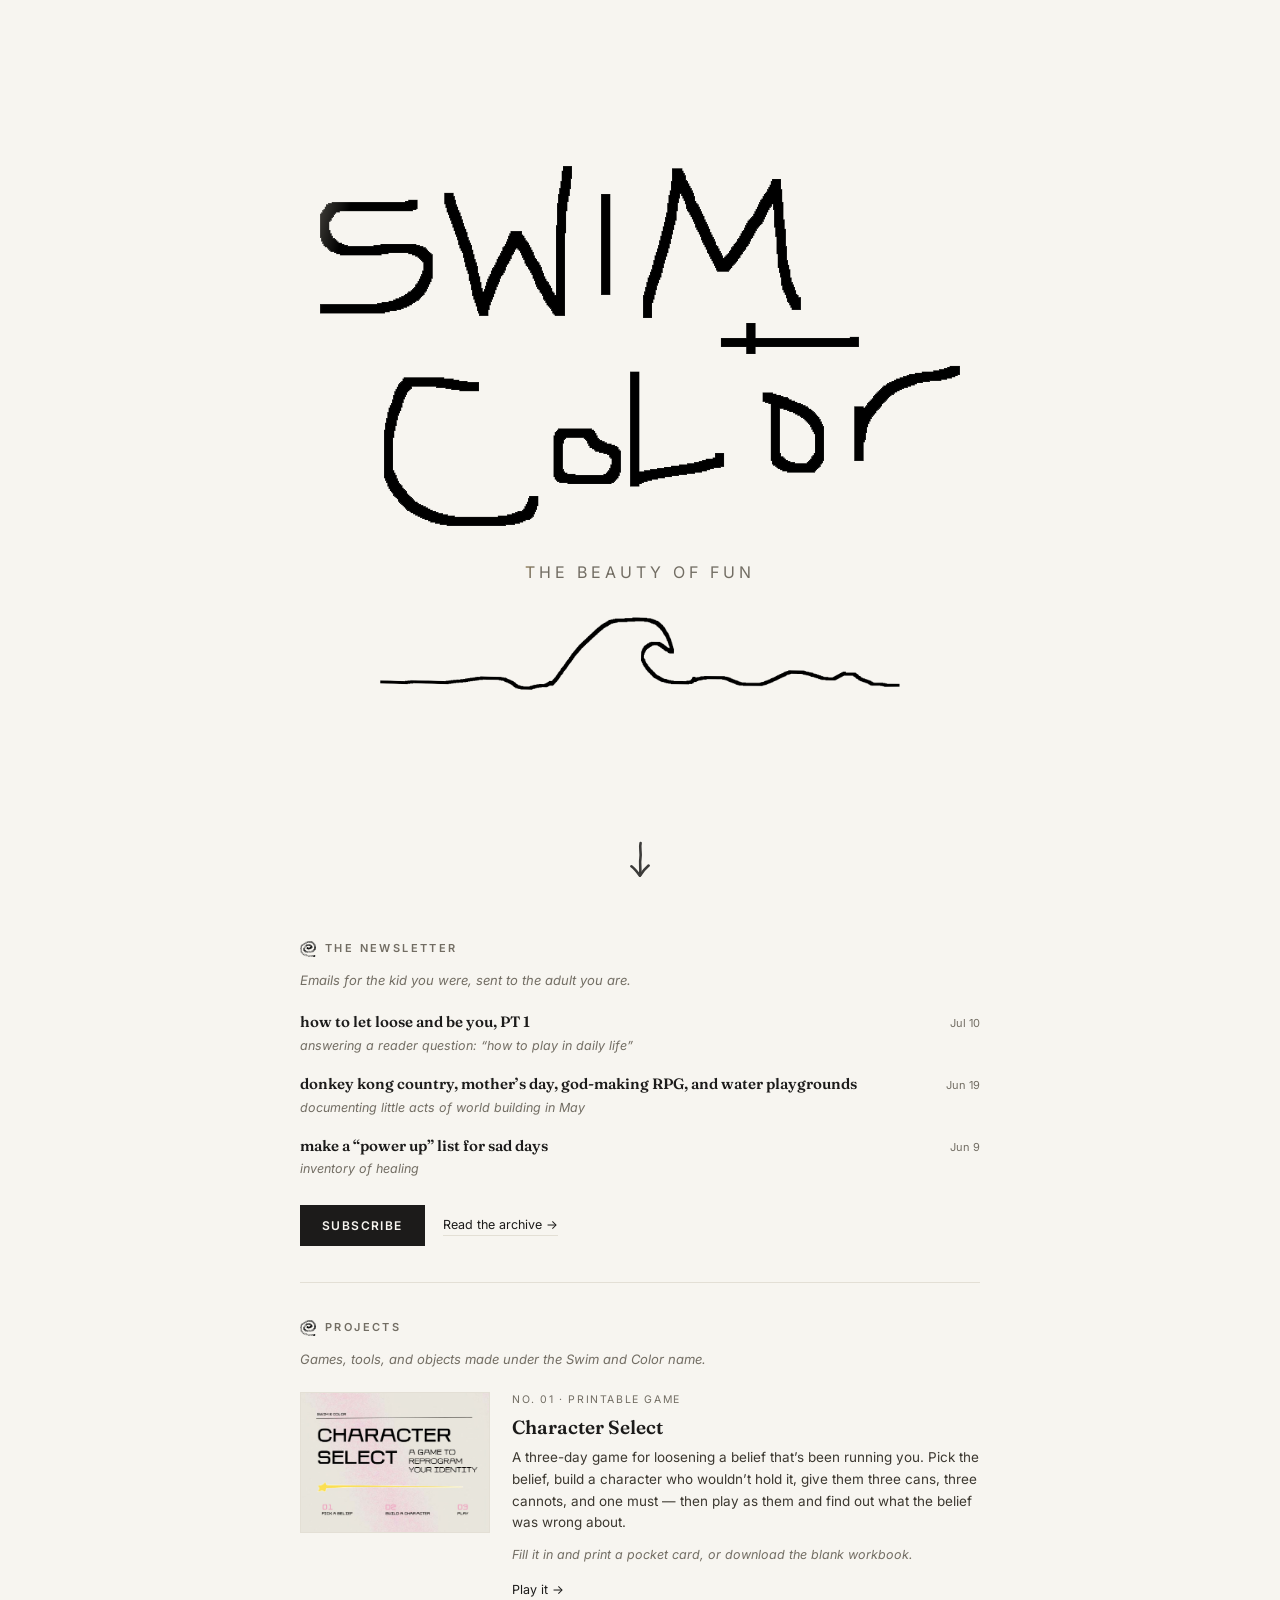
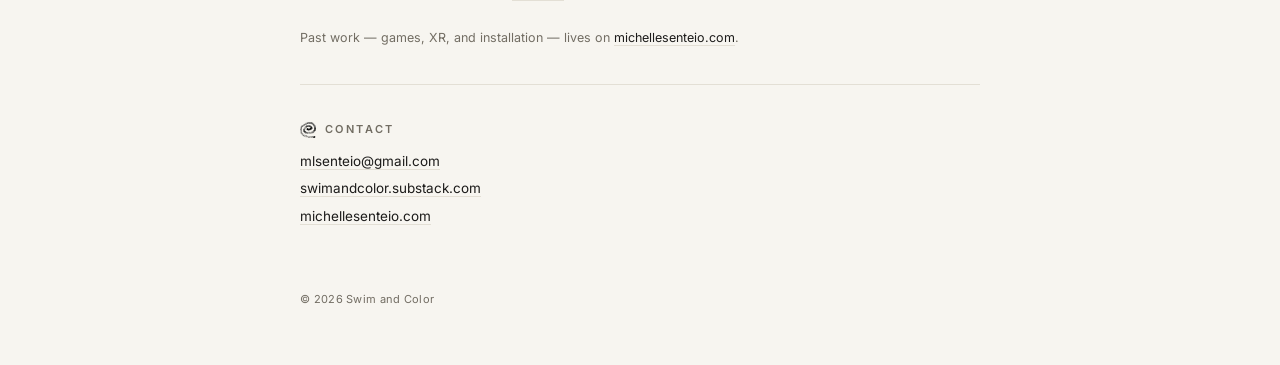
==== index.html @ d04615cf "Version CSS and JS links so updates never pair with stale files GitHub Pages caches everything for 1" ====
<!doctype html>
<html lang="en">
<head>
<meta charset="utf-8">
<meta name="viewport" content="width=device-width, initial-scale=1">
<title>Swim and Color — the beauty of fun</title>
<meta name="description" content="Swim and Color puts play first — games, writing, and things we haven’t thought of yet. By Michelle Senteio.">
<link rel="canonical" href="https://swimandcolor.com/">

<link rel="icon" type="image/png" sizes="32x32" href="images/favicon-32.png">
<link rel="icon" type="image/png" sizes="512x512" href="images/favicon-512.png">
<link rel="apple-touch-icon" href="images/apple-touch-icon.png">

<meta property="og:type" content="website">
<meta property="og:site_name" content="Swim and Color">
<meta property="og:title" content="Swim and Color">
<meta property="og:description" content="Swim and Color puts play first — games, writing, and things we haven’t thought of yet.">
<meta property="og:url" content="https://swimandcolor.com/">
<meta property="og:image" content="https://swimandcolor.com/images/og-image.jpg">

<meta name="twitter:card" content="summary_large_image">
<meta name="twitter:title" content="Swim and Color">
<meta name="twitter:description" content="Swim and Color puts play first — games, writing, and things we haven’t thought of yet.">
<meta name="twitter:image" content="https://swimandcolor.com/images/og-image.jpg">

<link rel="preconnect" href="https://fonts.googleapis.com">
<link rel="preconnect" href="https://fonts.gstatic.com" crossorigin>
<link href="https://fonts.googleapis.com/css2?family=Fraunces:opsz,wght@9..144,400;9..144,500;9..144,600&family=Inter:wght@400;500;600&display=swap" rel="stylesheet">
<link rel="stylesheet" href="styles.css?v=b58ce877">

<script type="application/ld+json">
{
  "@context": "https://schema.org",
  "@type": "WebSite",
  "name": "Swim and Color",
  "url": "https://swimandcolor.com/",
  "description": "Swim and Color puts play first \u2014 games, writing, and things we haven\u2019t thought of yet.",
  "author": {
    "@type": "Person",
    "name": "Michelle Senteio",
    "url": "https://www.michellesenteio.com/"
  }
}
</script>
</head>
<body>

  <div class="container">

    <header class="hero">
      <h1 class="hero-mark" data-glint>
        <img src="images/swim-color-wordmark.png" alt="Swim and Color">
        <span class="glint glint-mark" aria-hidden="true"></span>
      </h1>
      <p class="hero-tag" data-glint>The beauty of fun</p>
      <div class="hero-wave" data-glint aria-hidden="true">
        <img src="images/swim-color-wave.png" alt="">
        <span class="glint glint-wave"></span>
      </div>
      <a class="hero-arrow" href="#newsletter" aria-label="Scroll down">
        <svg viewBox="0 0 24 38" aria-hidden="true" fill="none" stroke="currentColor" stroke-width="2.6" stroke-linecap="round" stroke-linejoin="round">
          <path d="M12.6 2c-1.3 5.2.9 10.1-.2 15.4-.9 4.6.6 9.7-.3 17"/>
          <path d="M3.4 25.3c3.3 2.5 5.6 5.4 8.5 9.4 2.6-3.9 5.1-7 8.7-10.1"/>
        </svg>
      </a>
    </header>

    <main>

      <section class="section" id="newsletter">
        <h2><img class="section-icon" src="images/swim-color-spiral.png" alt="" aria-hidden="true">The Newsletter</h2>
        <p class="section-intro">Emails for the kid you were, sent to the adult you are.</p>

        <ul class="post-list">
          <li>
            <a href="https://swimandcolor.substack.com/p/how-to-let-loose-and-be-you-pt-1" target="_blank" rel="noopener">
              <span class="post-title">how to let loose and be you, PT 1</span>
              <span class="post-date">Jul 10</span>
            </a>
            <p class="post-sub">answering a reader question: &ldquo;how to play in daily life&rdquo;</p>
          </li>
          <li>
            <a href="https://swimandcolor.substack.com/p/donkey-kong-country-mothers-day-god" target="_blank" rel="noopener">
              <span class="post-title">donkey kong country, mother&rsquo;s day, god-making RPG, and water playgrounds</span>
              <span class="post-date">Jun 19</span>
            </a>
            <p class="post-sub">documenting little acts of world building in May</p>
          </li>
          <li>
            <a href="https://swimandcolor.substack.com/p/make-a-power-up-list-for-sad-days" target="_blank" rel="noopener">
              <span class="post-title">make a &ldquo;power up&rdquo; list for sad days</span>
              <span class="post-date">Jun 9</span>
            </a>
            <p class="post-sub">inventory of healing</p>
          </li>
        </ul>

        <div class="cta-row">
          <a class="btn" href="https://swimandcolor.substack.com/subscribe" target="_blank" rel="noopener">Subscribe</a>
          <a class="link-quiet" href="https://swimandcolor.substack.com" target="_blank" rel="noopener">Read the archive &rarr;</a>
        </div>
      </section>

      <div class="rule wide"></div>

      <section class="section" id="projects">
        <h2><img class="section-icon" src="images/swim-color-spiral.png" alt="" aria-hidden="true">Projects</h2>
        <p class="section-intro">Games, tools, and objects made under the Swim and Color name.</p>
        <a class="project" href="character-select/">
          <span class="project-cover">
            <img src="images/character-select-cover.jpg" alt="Character Select — cover">
          </span>
          <span class="project-body">
            <span class="project-kicker">No. 01 &middot; Printable game</span>
            <span class="project-title">Character Select</span>
            <span class="project-desc">A three-day game for loosening a belief that&rsquo;s been running you. Pick the belief, build a character who wouldn&rsquo;t hold it, give them three cans, three cannots, and one must &mdash; then play as them and find out what the belief was wrong about.</span>
            <span class="project-note">Fill it in and print a pocket card, or download the blank workbook.</span>
            <span class="project-link">Play it <span class="arrow">&rarr;</span></span>
          </span>
        </a>

        <p class="project-aside">Past work &mdash; games, XR, and installation &mdash; lives on <a href="https://www.michellesenteio.com/games.html" target="_blank" rel="noopener">michellesenteio.com</a>.</p>
      </section>

      <div class="rule wide"></div>

      <section class="section" id="contact">
        <h2><img class="section-icon" src="images/swim-color-spiral.png" alt="" aria-hidden="true">Contact</h2>
        <ul class="contact">
          <li><a href="mailto:mlsenteio@gmail.com">mlsenteio@gmail.com</a></li>
          <li><a href="https://swimandcolor.substack.com" target="_blank" rel="noopener">swimandcolor.substack.com</a></li>
          <li><a href="https://www.michellesenteio.com/" target="_blank" rel="noopener">michellesenteio.com</a></li>
        </ul>
      </section>

    </main>

    <footer class="site-footer">
      <span>&copy; 2026 Swim and Color</span>
    </footer>

  </div>

  <script src="script.js?v=45ca3b3e"></script>
</body>
</html>
---- styles.css ----
:root{
  --ink:#1C1B1A;
  --muted:#726D63;
  --paper:#F7F5F0;
  --line:#E3DFD5;
  --body:#3C3830;

  --pool:#3B8EA5;

  --serif:'Fraunces',Georgia,'Times New Roman',serif;
  --sans:'Inter',-apple-system,BlinkMacSystemFont,'Segoe UI',sans-serif;
  --max:680px;
}

*{box-sizing:border-box}
html,body{margin:0;padding:0}
html{color-scheme:light}

body{
  background:var(--paper);
  color:var(--ink);
  font-family:var(--sans);
  line-height:1.6;
  -webkit-font-smoothing:antialiased;
}

.container{padding:0 24px}

header.hero,
main,
footer.site-footer{
  max-width:var(--max);
  margin:0 auto;
}

a{color:inherit}

/* ---------- HERO ---------- */
/* fills the first screen; script.js carries a downward scroll from here straight to <main> */
header.hero{
  --hero-w:min(640px, 100%, max(180px, calc((100vh - 230px) * 1.47)));
  position:relative;
  min-height:100vh;
  display:flex;
  flex-direction:column;
  justify-content:center;
  padding:48px 0 90px;
  text-align:center;
}

/* svh ignores the mobile address bar, so the hero keeps one height as the bar hides */
@supports (height:100svh){
  header.hero{
    --hero-w:min(640px, 100%, max(180px, calc((100svh - 230px) * 1.47)));
    min-height:100svh;
  }
}

.hero-mark{
  position:relative;
  width:var(--hero-w);
  margin:0 auto;
  line-height:0;
}

.hero-mark img{
  width:100%;
  height:auto;
  display:block;
}

.hero-tag{
  width:fit-content;
  font-size:16px;
  letter-spacing:4px;
  text-transform:uppercase;
  color:var(--muted);
  margin:34px auto 0;
}

.hero-wave{
  position:relative;
  width:calc(var(--hero-w) * .82);
  margin:30px auto 0;
  line-height:0;
}

.hero-wave img{
  width:100%;
  height:auto;
  display:block;
}

/* hand-drawn arrow at the foot of the opening screen; the extra bottom padding keeps it clear of the wave */
.hero-arrow{
  position:absolute;
  left:50%;
  bottom:12px;
  width:48px;
  height:56px;
  margin-left:-24px;
  display:flex;
  align-items:center;
  justify-content:center;
  color:var(--ink);
  opacity:.85;
  transition:opacity .2s ease;
}

.hero-arrow:hover{opacity:1}

.hero-arrow:focus-visible{
  opacity:1;
  outline:2px solid var(--ink);
  outline-offset:2px;
  border-radius:24px;
}

.hero-arrow svg{
  width:24px;
  height:38px;
  display:block;
  animation:hero-arrow 2.4s ease-in-out infinite;
}

@keyframes hero-arrow{
  0%,100%{transform:translateY(0)}
  50%{transform:translateY(6px)}
}

@media (prefers-reduced-motion: reduce){
  .hero-arrow svg{animation:none}
}

/* phones run out of width before height, so the wave matches the wordmark instead of trailing it */
@media (max-width:560px){
  header.hero{padding:40px 0 64px}
  .hero-tag{font-size:14px;letter-spacing:3px;margin-top:26px}
  .hero-wave{width:var(--hero-w);margin-top:24px}
}

/* ---------- GLINT ---------- */
/* script.js moves --glint from .15 (just off the left) to .85 (just off the right) as the page scrolls */
.glint{
  display:none;
  position:absolute;
  inset:0;
  pointer-events:none;
  background:linear-gradient(105deg,rgba(255,247,228,0) 44%,rgba(255,247,228,.96) 50%,rgba(255,247,228,0) 56%) no-repeat;
  background-size:300% 100%;
  background-position:calc(100% - var(--glint, .15) * 100%) 0;
}

.glint-on .glint{display:block}

.glint-mark{
  -webkit-mask:url(images/swim-color-wordmark.png) 0 0/100% 100% no-repeat;
          mask:url(images/swim-color-wordmark.png) 0 0/100% 100% no-repeat;
}

.glint-wave{
  -webkit-mask:url(images/swim-color-wave.png) 0 0/100% 100% no-repeat;
          mask:url(images/swim-color-wave.png) 0 0/100% 100% no-repeat;
}

/* cream light would wash grey type into the paper, so the tagline catches gold instead */
.glint-on .hero-tag{
  color:transparent;
  background:linear-gradient(105deg,var(--muted) 42%,#A87B22 46%,#E6BE55 50%,#A87B22 54%,var(--muted) 58%) no-repeat;
  background-size:300% 100%;
  background-position:calc(100% - var(--glint, .15) * 100%) 0;
  -webkit-background-clip:text;
          background-clip:text;
}

/* ---------- SECTIONS ---------- */
main{padding:40px 0 8px}

.section{margin-bottom:8px}

.section h2{
  display:flex;
  align-items:center;
  gap:9px;
  font-family:var(--sans);
  font-weight:600;
  font-size:11px;
  letter-spacing:2.4px;
  text-transform:uppercase;
  color:var(--muted);
  margin:0 0 12px;
}

.section-icon{
  width:16px;
  height:auto;
  flex-shrink:0;
  display:block;
}

.section-intro{
  font-size:13px;
  color:var(--muted);
  font-style:italic;
  margin:0 0 22px;
}

.rule{height:1px;background:var(--line);margin:22px 0}
.rule.wide{margin:36px 0}

/* ---------- ABOUT ---------- */
.lede{
  font-size:14.5px;
  color:var(--body);
  line-height:1.65;
  margin:0 0 14px;
  max-width:56ch;
}

.lede:last-child{margin-bottom:0}

.lede a{
  color:var(--ink);
  text-decoration:none;
  border-bottom:1px solid var(--line);
}

.lede a:hover{border-bottom-color:var(--ink)}

/* ---------- POST LIST ---------- */
ul.post-list{list-style:none;margin:0;padding:0}

ul.post-list li{margin-bottom:18px}
ul.post-list li:last-child{margin-bottom:0}

ul.post-list a{
  display:flex;
  justify-content:space-between;
  align-items:baseline;
  gap:14px;
  text-decoration:none;
}

.post-title{
  font-family:var(--serif);
  font-weight:600;
  font-size:15px;
  color:var(--ink);
  line-height:1.35;
}

ul.post-list a:hover .post-title{text-decoration:underline}

.post-date{
  font-size:11px;
  color:var(--muted);
  white-space:nowrap;
  flex-shrink:0;
}

.post-sub{
  font-size:12.5px;
  color:var(--muted);
  font-style:italic;
  margin:3px 0 0;
}

/* ---------- CTA ---------- */
.cta-row{
  display:flex;
  align-items:center;
  gap:18px;
  flex-wrap:wrap;
  margin-top:26px;
}

.btn{
  display:inline-block;
  background:var(--ink);
  color:var(--paper);
  font-size:12px;
  font-weight:600;
  letter-spacing:1.4px;
  text-transform:uppercase;
  text-decoration:none;
  padding:11px 22px;
  transition:background .2s ease;
}

.btn:hover{background:var(--pool)}

.link-quiet{
  font-size:12.5px;
  color:var(--ink);
  text-decoration:none;
  border-bottom:1px solid var(--line);
}

.link-quiet:hover{border-bottom-color:var(--ink)}

/* ---------- PROJECT CARD ---------- */
.project{
  display:flex;
  gap:22px;
  align-items:flex-start;
  text-decoration:none;
  color:inherit;
}

.project-cover{
  flex-shrink:0;
  width:190px;
  display:block;
  border:1px solid var(--line);
  overflow:hidden;
  line-height:0;
}

.project-cover img{
  width:100%;
  height:auto;
  display:block;
  transition:transform .3s ease;
}

.project:hover .project-cover img{transform:scale(1.03)}

.project-body{
  flex:1;
  min-width:0;
  display:block;
}

.project-kicker{
  display:block;
  font-size:10.5px;
  letter-spacing:1.6px;
  text-transform:uppercase;
  color:var(--muted);
  margin-bottom:7px;
}

.project-title{
  display:block;
  font-family:var(--serif);
  font-weight:600;
  font-size:19px;
  line-height:1.2;
  margin-bottom:9px;
}

.project:hover .project-title{text-decoration:underline}

.project-desc{
  display:block;
  font-size:13.5px;
  color:var(--body);
  line-height:1.6;
  margin-bottom:12px;
}

.project-note{
  display:block;
  font-size:12.5px;
  color:var(--muted);
  font-style:italic;
  line-height:1.5;
  margin-bottom:12px;
}

.project-link{
  display:inline-block;
  font-size:12.5px;
  color:var(--ink);
  border-bottom:1px solid var(--line);
}

.project:hover .project-link{border-bottom-color:var(--ink)}

.project-link .arrow{
  display:inline-block;
  transition:margin-left .2s ease;
}

.project:hover .project-link .arrow{margin-left:5px}

.project-aside{
  font-size:12.5px;
  color:var(--muted);
  margin:26px 0 0;
}

.project-aside a{color:var(--ink);text-decoration:none;border-bottom:1px solid var(--line)}
.project-aside a:hover{border-bottom-color:var(--ink)}

@media (max-width:560px){
  .project{flex-direction:column;gap:18px}
  .project-cover{width:100%;max-width:280px}
}

/* ---------- CONTACT ---------- */
ul.contact{list-style:none;margin:0;padding:0}
ul.contact li{margin-bottom:6px;font-size:13.5px}
ul.contact li:last-child{margin-bottom:0}
ul.contact a{color:var(--ink);text-decoration:none;border-bottom:1px solid var(--line)}
ul.contact a:hover{border-bottom-color:var(--ink)}

/* ---------- FOOTER ---------- */
.site-footer{
  padding:48px 0 56px;
  font-size:11px;
  color:var(--muted);
  letter-spacing:.3px;
}
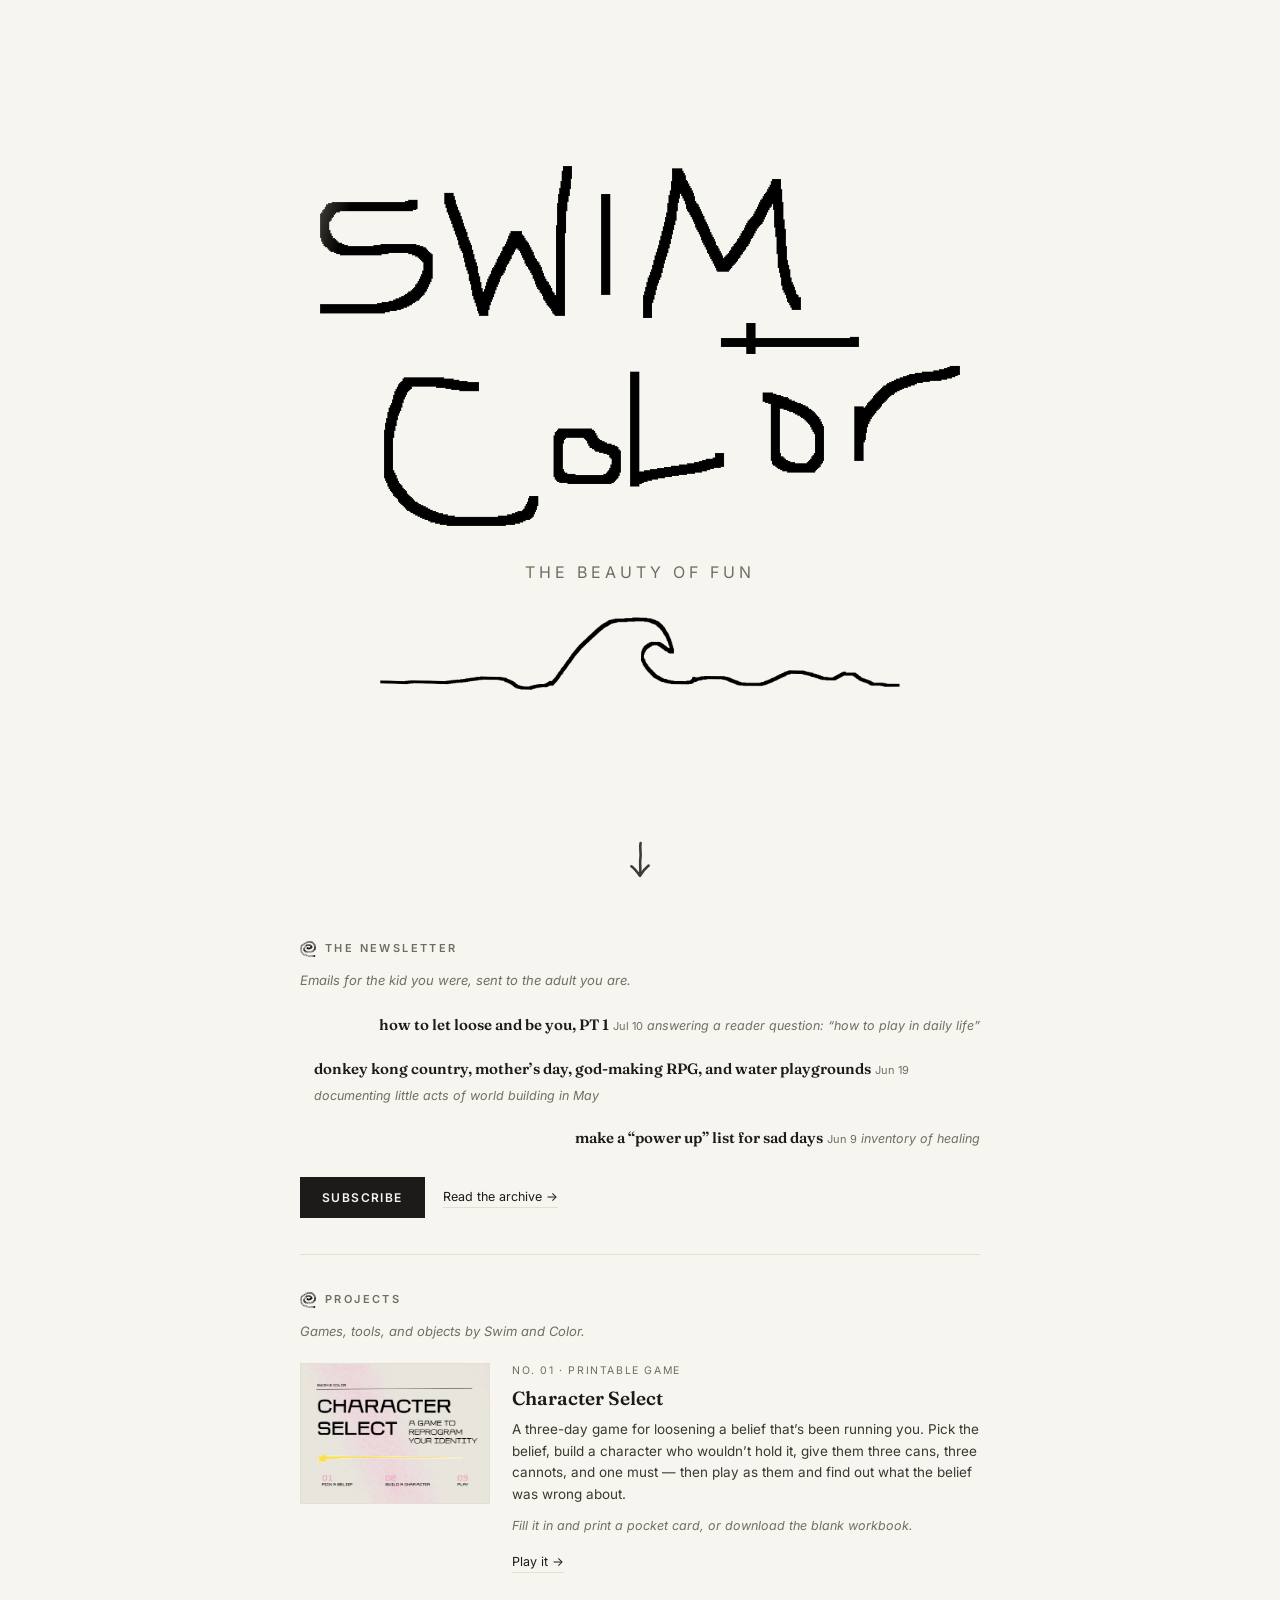
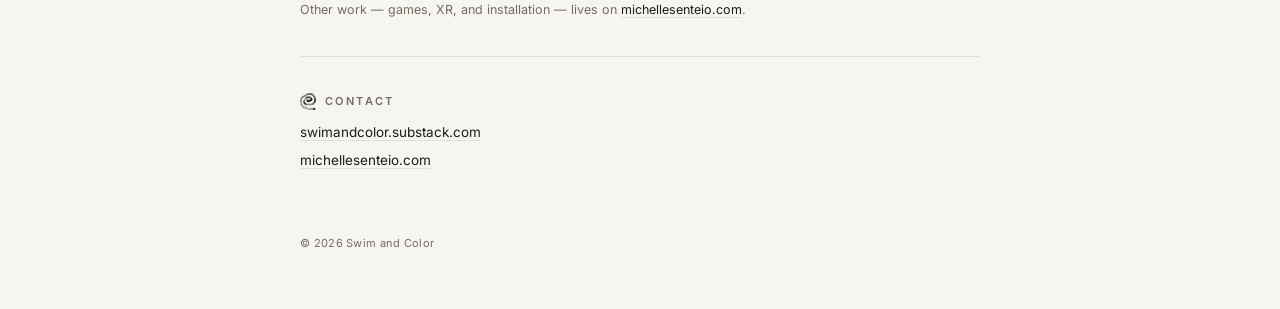
==== commit c2f64ba4: "Remove the email address from Contact Co-Authored-By: Claude Opus 5 <noreply@anthropic.com>" ====
--- a/index.html
+++ b/index.html
@@ -26,7 +26,7 @@
 <link rel="preconnect" href="https://fonts.googleapis.com">
 <link rel="preconnect" href="https://fonts.gstatic.com" crossorigin>
 <link href="https://fonts.googleapis.com/css2?family=Fraunces:opsz,wght@9..144,400;9..144,500;9..144,600&family=Inter:wght@400;500;600&display=swap" rel="stylesheet">
-<link rel="stylesheet" href="styles.css?v=b58ce877">
+<link rel="stylesheet" href="styles.css?v=48b30e4d">
 
 <script type="application/ld+json">
 {
@@ -73,25 +73,46 @@
 
         <ul class="post-list">
           <li>
-            <a href="https://swimandcolor.substack.com/p/how-to-let-loose-and-be-you-pt-1" target="_blank" rel="noopener">
-              <span class="post-title">how to let loose and be you, PT 1</span>
-              <span class="post-date">Jul 10</span>
+            <a class="post" href="https://swimandcolor.substack.com/p/how-to-let-loose-and-be-you-pt-1" target="_blank" rel="noopener">
+              <span class="post-thumb">
+                <img src="images/newsletter-let-loose.jpg" alt="" loading="lazy">
+              </span>
+              <span class="post-body">
+                <span class="post-head">
+                  <span class="post-title">how to let loose and be you, PT 1</span>
+                  <span class="post-date">Jul 10</span>
+                </span>
+                <span class="post-sub">answering a reader question: &ldquo;how to play in daily life&rdquo;</span>
+              </span>
             </a>
-            <p class="post-sub">answering a reader question: &ldquo;how to play in daily life&rdquo;</p>
           </li>
           <li>
-            <a href="https://swimandcolor.substack.com/p/donkey-kong-country-mothers-day-god" target="_blank" rel="noopener">
-              <span class="post-title">donkey kong country, mother&rsquo;s day, god-making RPG, and water playgrounds</span>
-              <span class="post-date">Jun 19</span>
+            <a class="post" href="https://swimandcolor.substack.com/p/donkey-kong-country-mothers-day-god" target="_blank" rel="noopener">
+              <span class="post-thumb">
+                <img src="images/newsletter-donkey-kong.jpg" alt="" loading="lazy">
+              </span>
+              <span class="post-body">
+                <span class="post-head">
+                  <span class="post-title">donkey kong country, mother&rsquo;s day, god-making RPG, and water playgrounds</span>
+                  <span class="post-date">Jun 19</span>
+                </span>
+                <span class="post-sub">documenting little acts of world building in May</span>
+              </span>
             </a>
-            <p class="post-sub">documenting little acts of world building in May</p>
           </li>
           <li>
-            <a href="https://swimandcolor.substack.com/p/make-a-power-up-list-for-sad-days" target="_blank" rel="noopener">
-              <span class="post-title">make a &ldquo;power up&rdquo; list for sad days</span>
-              <span class="post-date">Jun 9</span>
+            <a class="post" href="https://swimandcolor.substack.com/p/make-a-power-up-list-for-sad-days" target="_blank" rel="noopener">
+              <span class="post-thumb">
+                <img src="images/newsletter-power-up.jpg" alt="" loading="lazy">
+              </span>
+              <span class="post-body">
+                <span class="post-head">
+                  <span class="post-title">make a &ldquo;power up&rdquo; list for sad days</span>
+                  <span class="post-date">Jun 9</span>
+                </span>
+                <span class="post-sub">inventory of healing</span>
+              </span>
             </a>
-            <p class="post-sub">inventory of healing</p>
           </li>
         </ul>
 
@@ -105,7 +126,7 @@
 
       <section class="section" id="projects">
         <h2><img class="section-icon" src="images/swim-color-spiral.png" alt="" aria-hidden="true">Projects</h2>
-        <p class="section-intro">Games, tools, and objects made under the Swim and Color name.</p>
+        <p class="section-intro">Games, tools, and objects by Swim and Color.</p>
         <a class="project" href="character-select/">
           <span class="project-cover">
             <img src="images/character-select-cover.jpg" alt="Character Select — cover">
@@ -119,7 +140,7 @@
           </span>
         </a>
 
-        <p class="project-aside">Past work &mdash; games, XR, and installation &mdash; lives on <a href="https://www.michellesenteio.com/games.html" target="_blank" rel="noopener">michellesenteio.com</a>.</p>
+        <p class="project-aside">Other work &mdash; games, XR, and installation &mdash; lives on <a href="https://www.michellesenteio.com/games.html" target="_blank" rel="noopener">michellesenteio.com</a>.</p>
       </section>
 
       <div class="rule wide"></div>
@@ -127,7 +148,6 @@
       <section class="section" id="contact">
         <h2><img class="section-icon" src="images/swim-color-spiral.png" alt="" aria-hidden="true">Contact</h2>
         <ul class="contact">
-          <li><a href="mailto:mlsenteio@gmail.com">mlsenteio@gmail.com</a></li>
           <li><a href="https://swimandcolor.substack.com" target="_blank" rel="noopener">swimandcolor.substack.com</a></li>
           <li><a href="https://www.michellesenteio.com/" target="_blank" rel="noopener">michellesenteio.com</a></li>
         </ul>
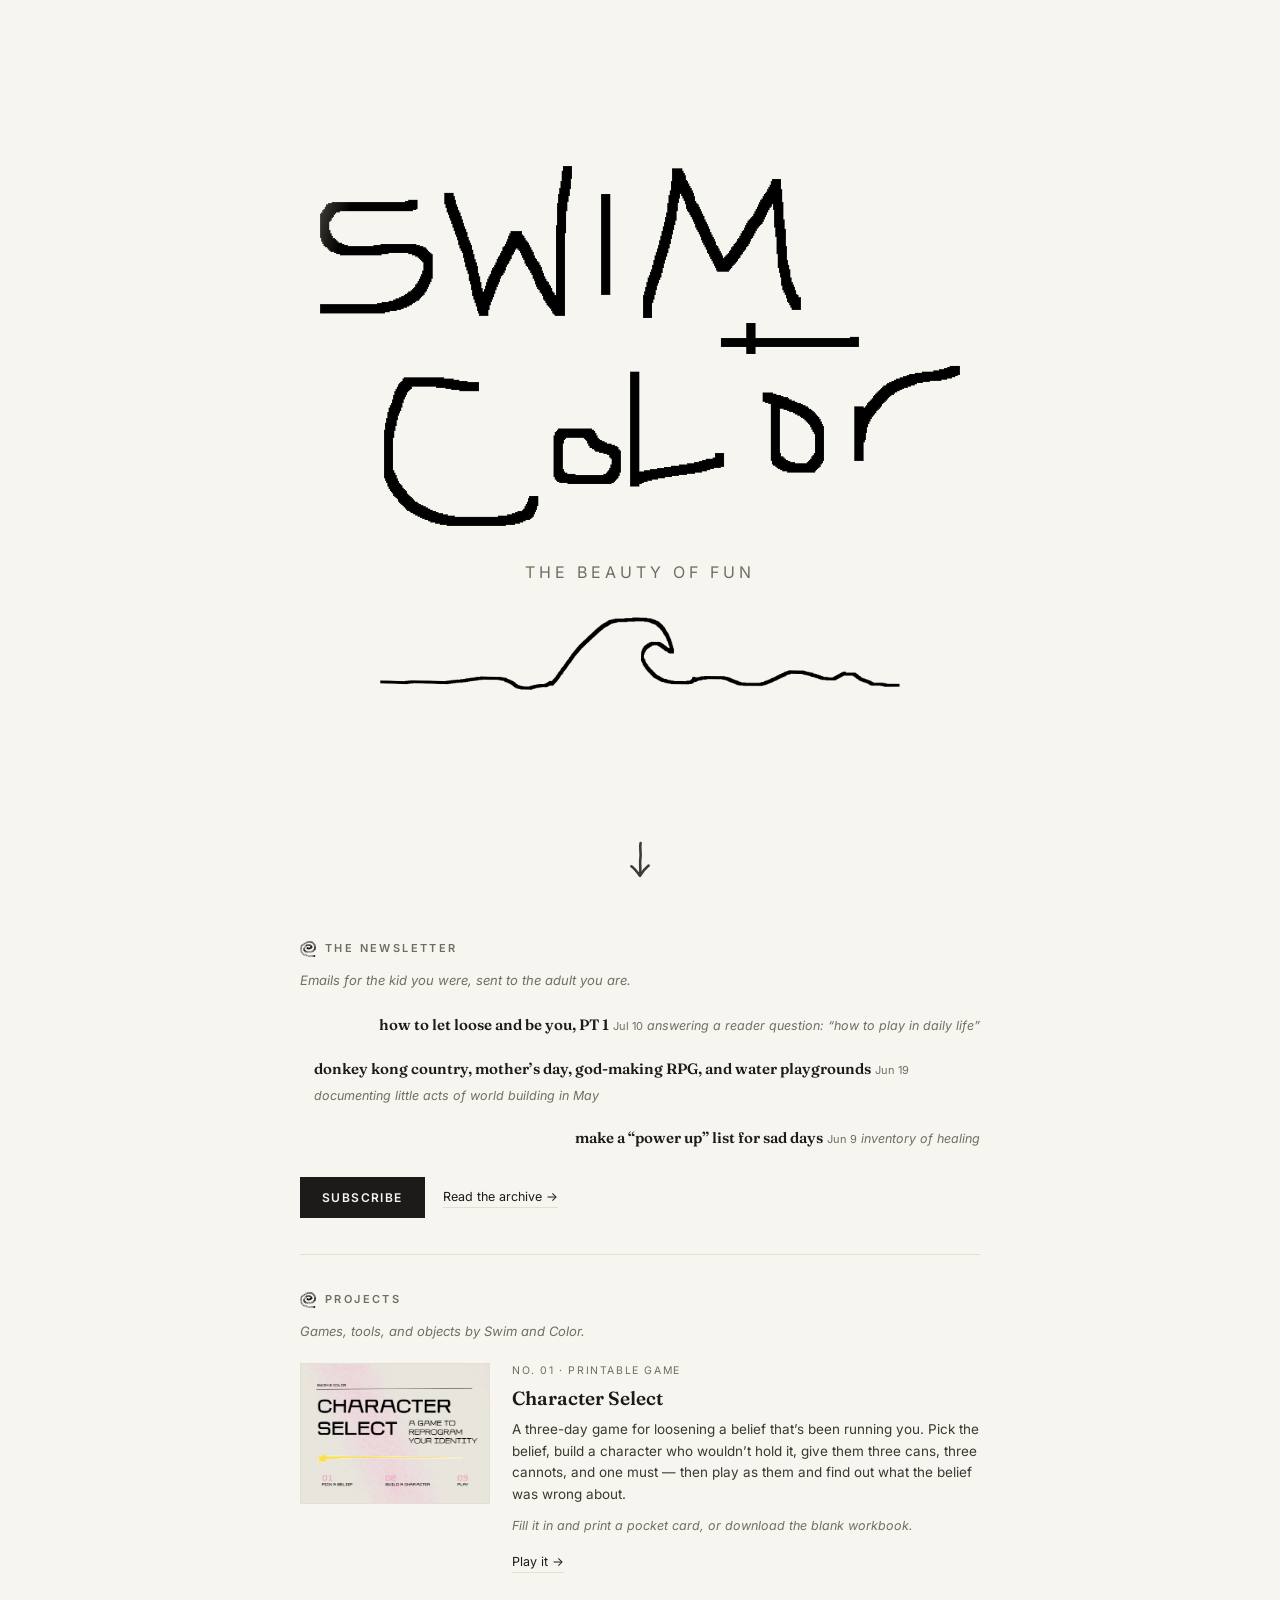
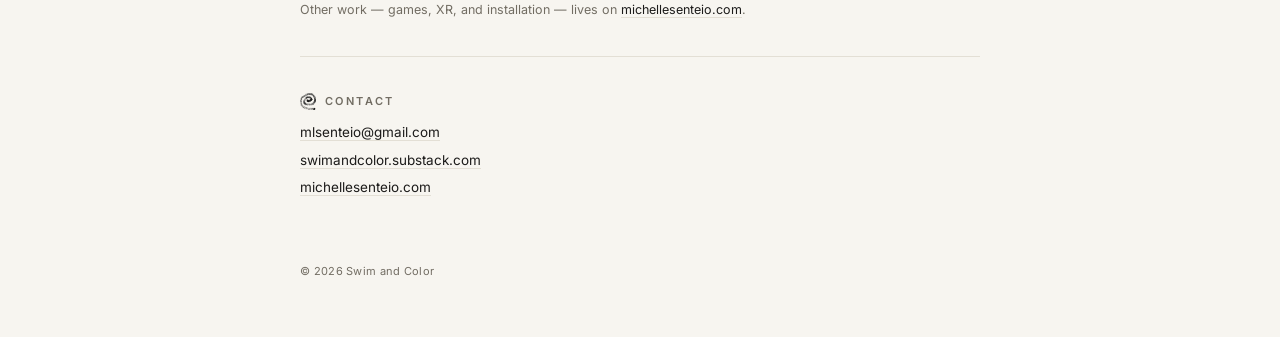
==== commit 9798c75c: "Shorten the Projects intro to "by Swim and Color" Co-Authored-By: Claude Opus 5 <noreply@anthropic.c" ====
--- a/index.html
+++ b/index.html
@@ -148,6 +148,7 @@
       <section class="section" id="contact">
         <h2><img class="section-icon" src="images/swim-color-spiral.png" alt="" aria-hidden="true">Contact</h2>
         <ul class="contact">
+          <li><a href="mailto:mlsenteio@gmail.com">mlsenteio@gmail.com</a></li>
           <li><a href="https://swimandcolor.substack.com" target="_blank" rel="noopener">swimandcolor.substack.com</a></li>
           <li><a href="https://www.michellesenteio.com/" target="_blank" rel="noopener">michellesenteio.com</a></li>
         </ul>
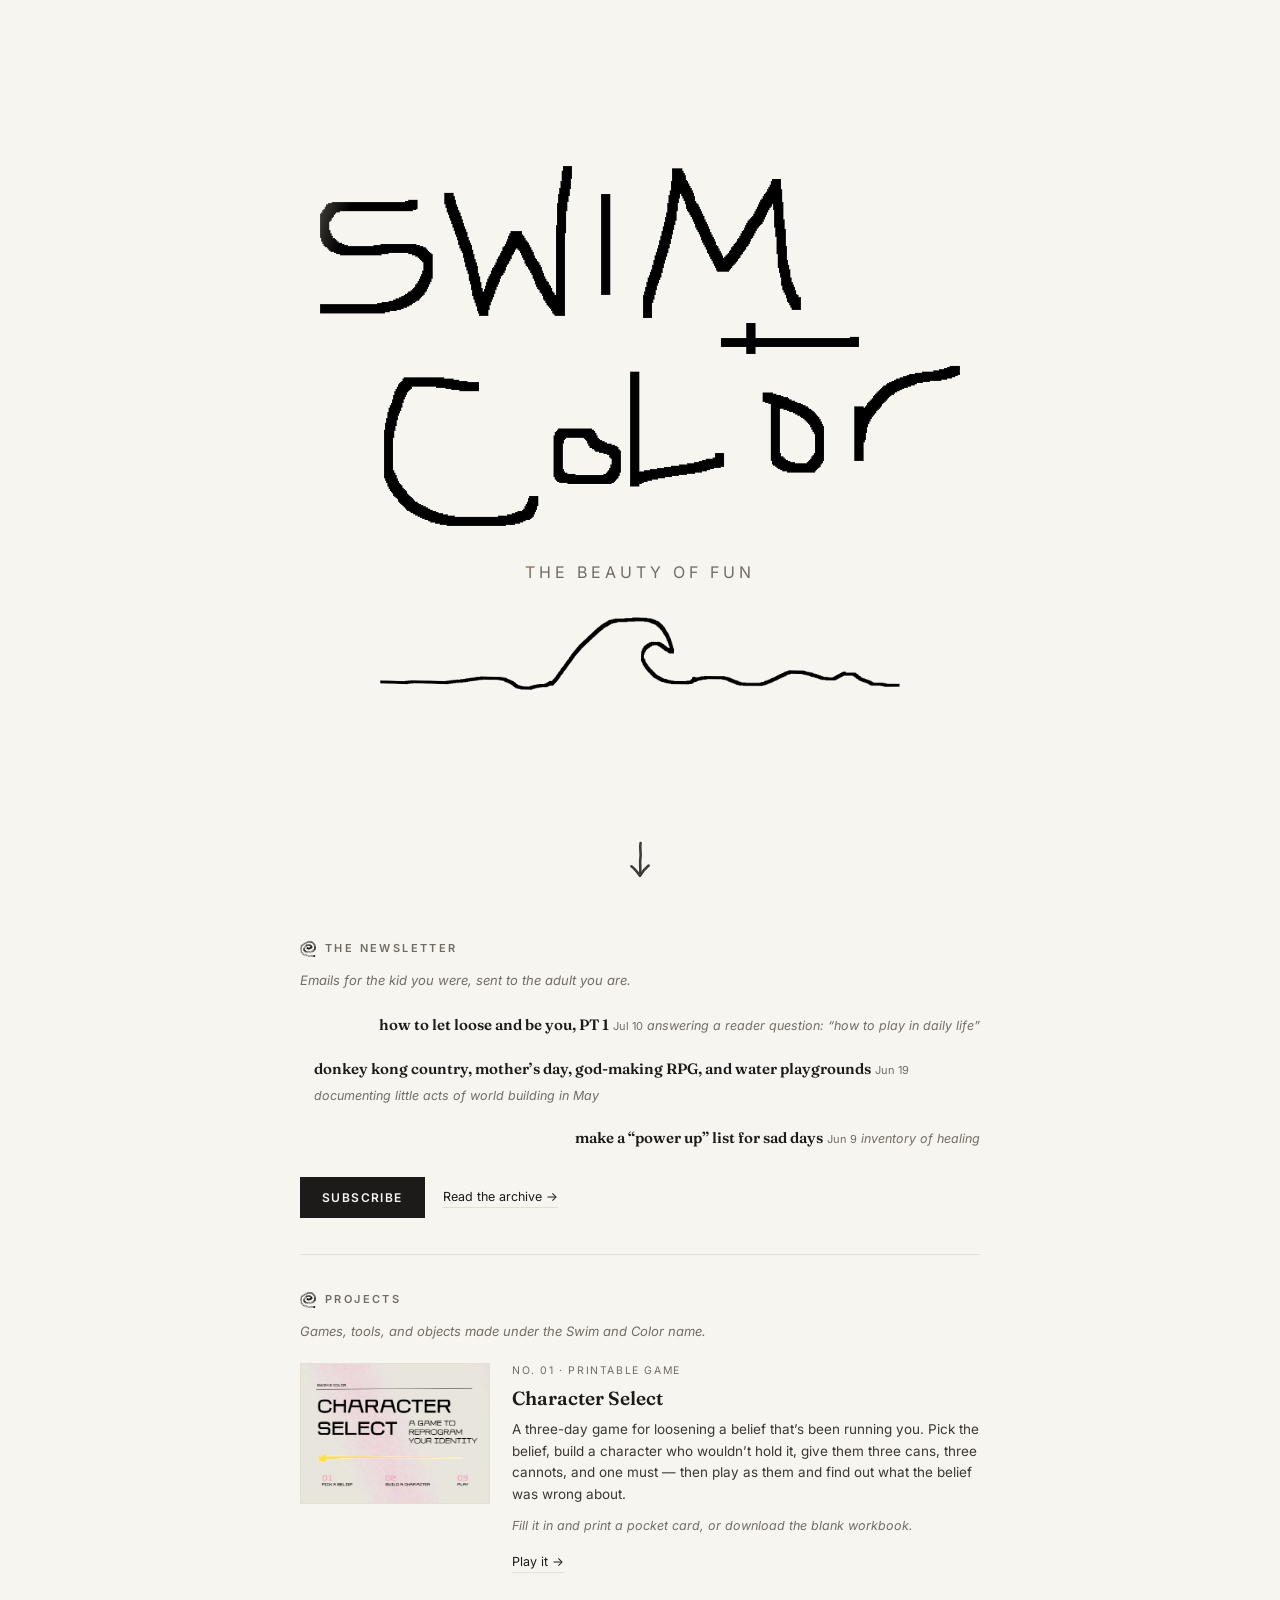
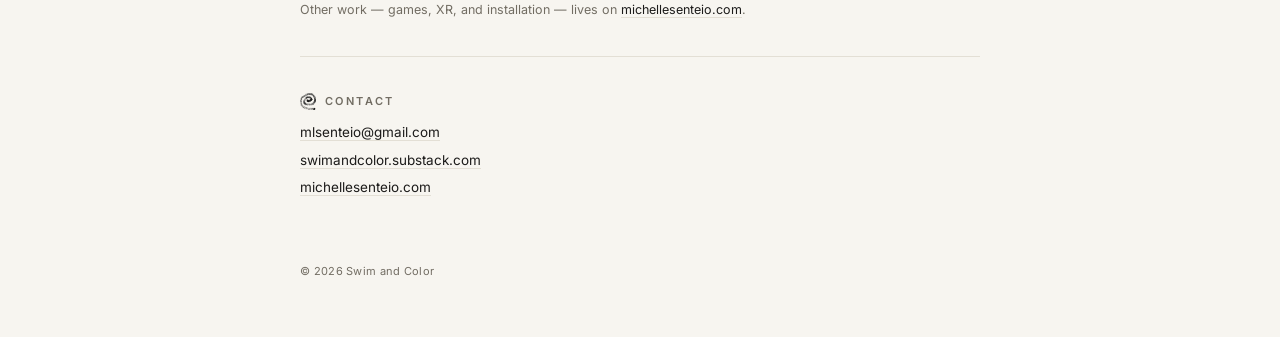
==== commit ff44d682: "Call it Other work instead of Past work Co-Authored-By: Claude Opus 5 <noreply@anthropic.com>" ====
--- a/index.html
+++ b/index.html
@@ -126,7 +126,7 @@
 
       <section class="section" id="projects">
         <h2><img class="section-icon" src="images/swim-color-spiral.png" alt="" aria-hidden="true">Projects</h2>
-        <p class="section-intro">Games, tools, and objects by Swim and Color.</p>
+        <p class="section-intro">Games, tools, and objects made under the Swim and Color name.</p>
         <a class="project" href="character-select/">
           <span class="project-cover">
             <img src="images/character-select-cover.jpg" alt="Character Select — cover">
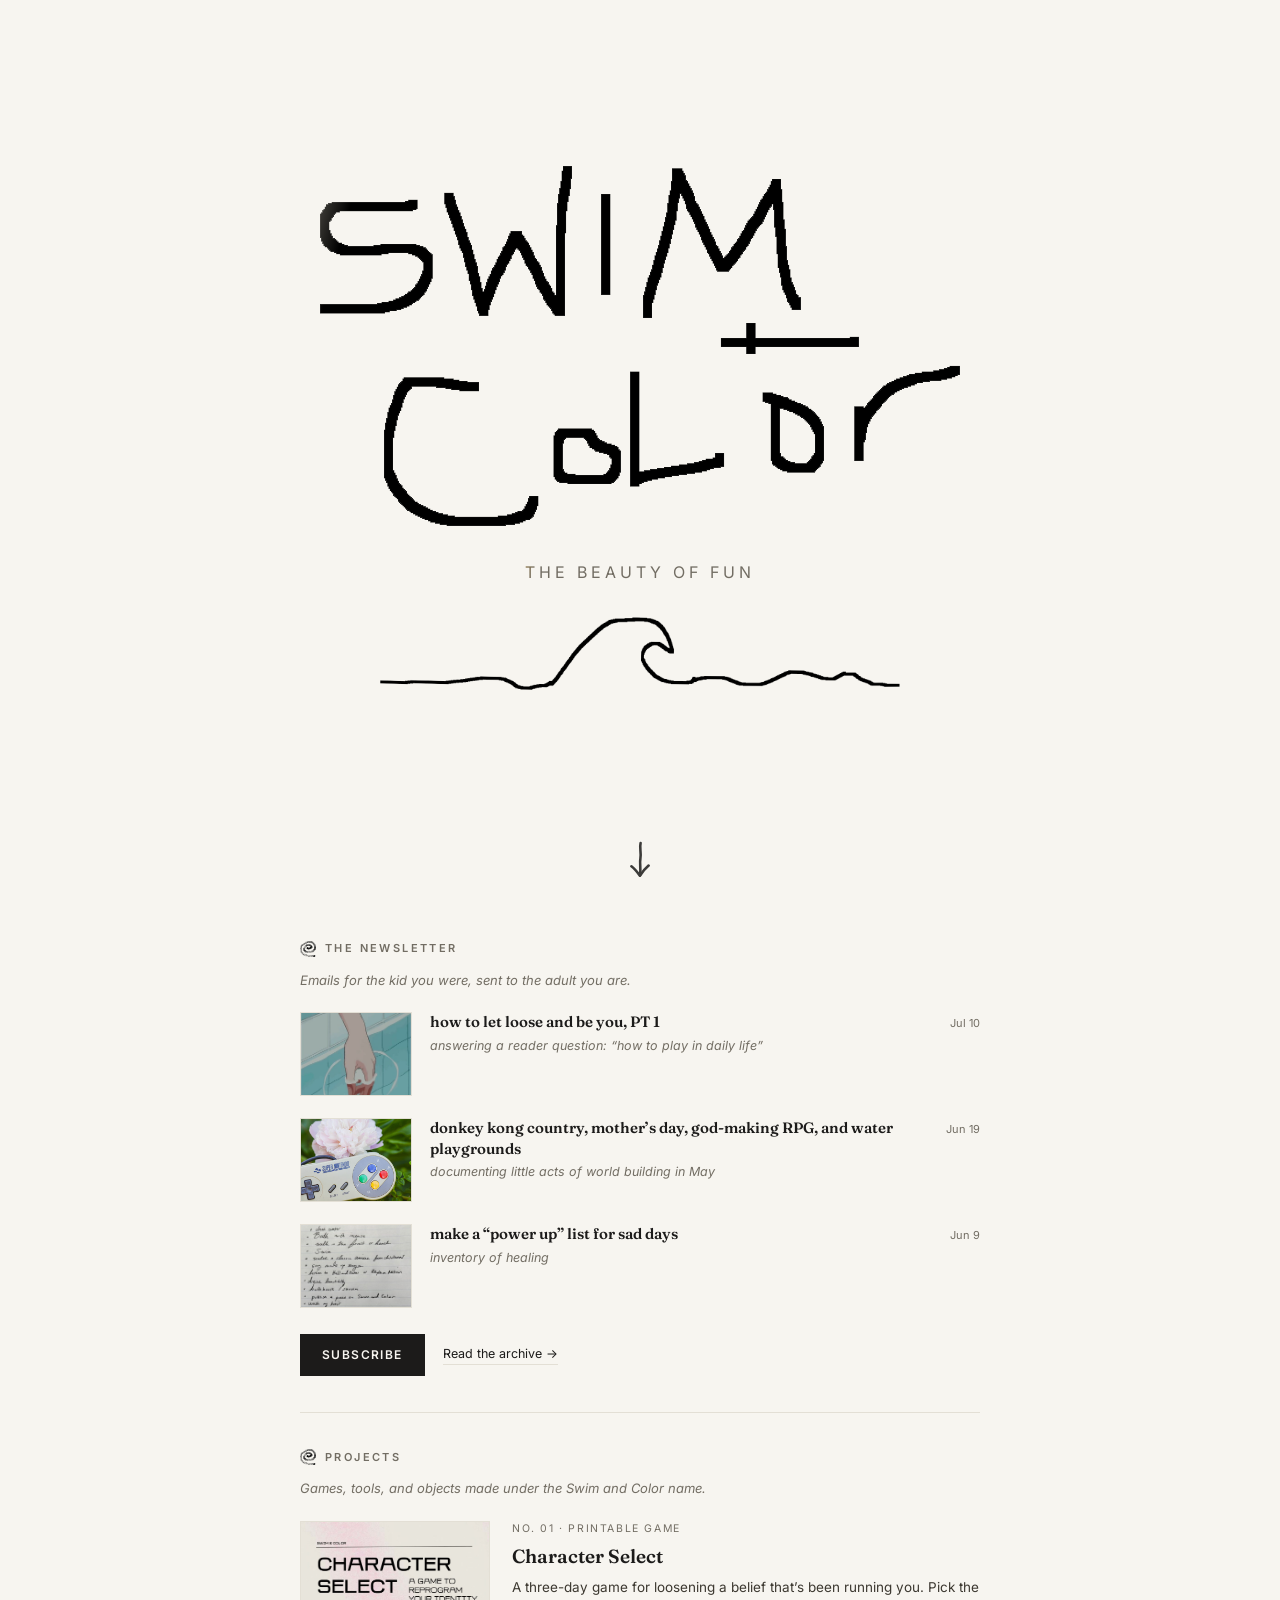
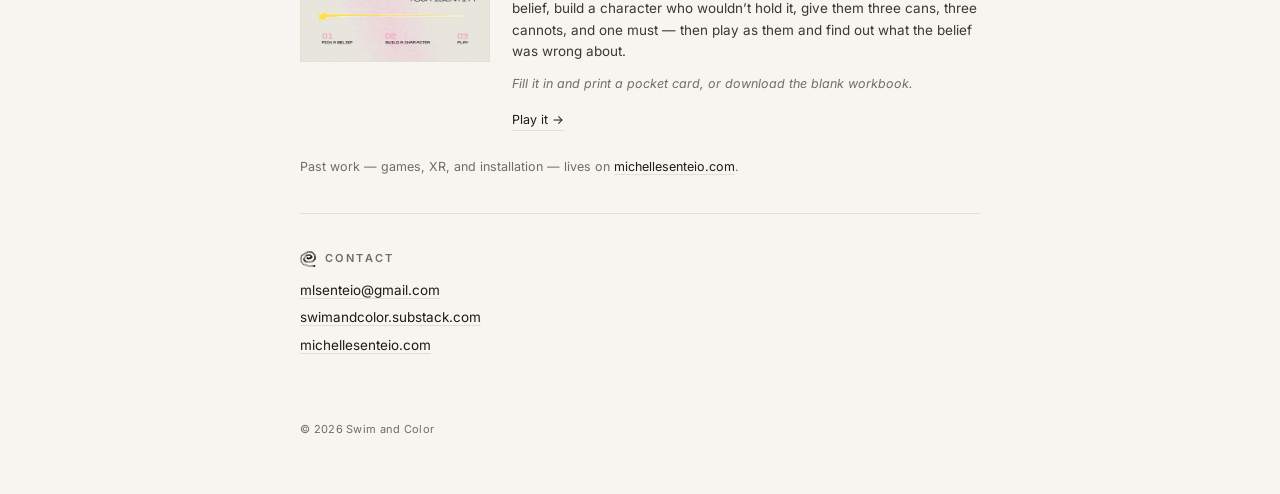
==== commit 642ecfea: "Show each newsletter post's cover image beside it Each post in The Newsletter now has its Substack c" ====
--- a/index.html
+++ b/index.html
@@ -140,7 +140,7 @@
           </span>
         </a>
 
-        <p class="project-aside">Other work &mdash; games, XR, and installation &mdash; lives on <a href="https://www.michellesenteio.com/games.html" target="_blank" rel="noopener">michellesenteio.com</a>.</p>
+        <p class="project-aside">Past work &mdash; games, XR, and installation &mdash; lives on <a href="https://www.michellesenteio.com/games.html" target="_blank" rel="noopener">michellesenteio.com</a>.</p>
       </section>
 
       <div class="rule wide"></div>
--- a/styles.css
+++ b/styles.css
@@ -230,15 +230,49 @@
 /* ---------- POST LIST ---------- */
 ul.post-list{list-style:none;margin:0;padding:0}
 
-ul.post-list li{margin-bottom:18px}
+ul.post-list li{margin-bottom:22px}
 ul.post-list li:last-child{margin-bottom:0}
 
-ul.post-list a{
+.post{
+  display:flex;
+  align-items:flex-start;
+  gap:18px;
+  text-decoration:none;
+  color:inherit;
+}
+
+/* covers come in every shape from Substack, so each is cropped to the same frame */
+.post-thumb{
+  flex-shrink:0;
+  width:112px;
+  aspect-ratio:4/3;
+  display:block;
+  border:1px solid var(--line);
+  overflow:hidden;
+  line-height:0;
+}
+
+.post-thumb img{
+  width:100%;
+  height:100%;
+  object-fit:cover;
+  display:block;
+  transition:transform .3s ease;
+}
+
+.post:hover .post-thumb img{transform:scale(1.03)}
+
+.post-body{
+  flex:1;
+  min-width:0;
+  display:block;
+}
+
+.post-head{
   display:flex;
   justify-content:space-between;
   align-items:baseline;
   gap:14px;
-  text-decoration:none;
 }
 
 .post-title{
@@ -249,7 +283,7 @@
   line-height:1.35;
 }
 
-ul.post-list a:hover .post-title{text-decoration:underline}
+.post:hover .post-title{text-decoration:underline}
 
 .post-date{
   font-size:11px;
@@ -259,10 +293,16 @@
 }
 
 .post-sub{
+  display:block;
   font-size:12.5px;
   color:var(--muted);
   font-style:italic;
   margin:3px 0 0;
+}
+
+@media (max-width:560px){
+  .post{gap:14px}
+  .post-thumb{width:84px}
 }
 
 /* ---------- CTA ---------- */
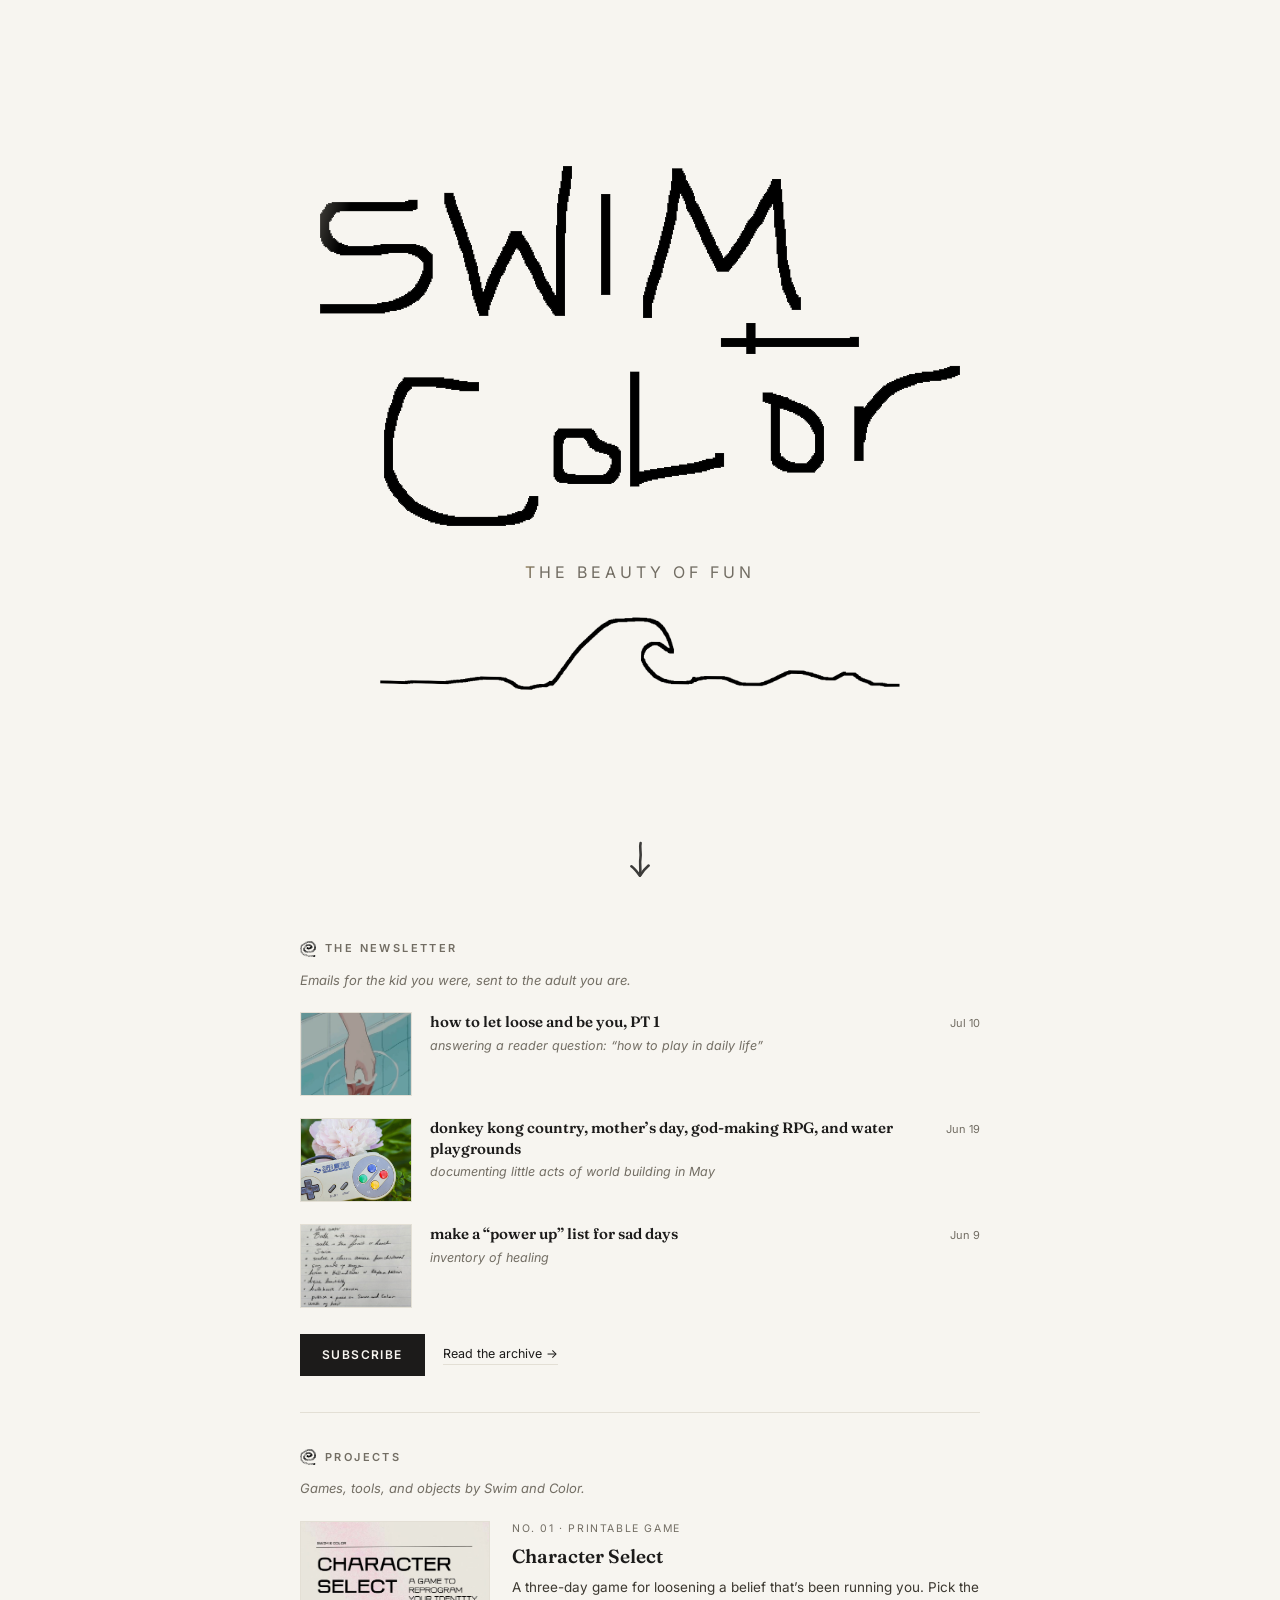
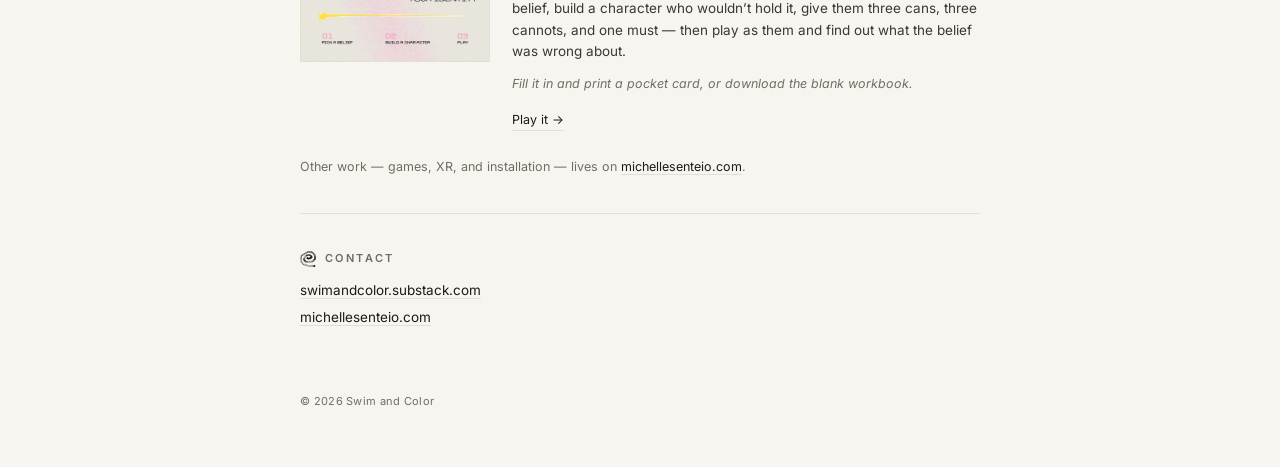
==== commit bdd19c9f: "Add Google Analytics, skipped on anything but the live domain The measurement ID lives in analytics." ====
--- a/index.html
+++ b/index.html
@@ -27,6 +27,7 @@
 <link rel="preconnect" href="https://fonts.gstatic.com" crossorigin>
 <link href="https://fonts.googleapis.com/css2?family=Fraunces:opsz,wght@9..144,400;9..144,500;9..144,600&family=Inter:wght@400;500;600&display=swap" rel="stylesheet">
 <link rel="stylesheet" href="styles.css?v=48b30e4d">
+<script src="analytics.js?v=550cc758" async></script>
 
 <script type="application/ld+json">
 {
@@ -126,7 +127,7 @@
 
       <section class="section" id="projects">
         <h2><img class="section-icon" src="images/swim-color-spiral.png" alt="" aria-hidden="true">Projects</h2>
-        <p class="section-intro">Games, tools, and objects made under the Swim and Color name.</p>
+        <p class="section-intro">Games, tools, and objects by Swim and Color.</p>
         <a class="project" href="character-select/">
           <span class="project-cover">
             <img src="images/character-select-cover.jpg" alt="Character Select — cover">
@@ -140,7 +141,7 @@
           </span>
         </a>
 
-        <p class="project-aside">Past work &mdash; games, XR, and installation &mdash; lives on <a href="https://www.michellesenteio.com/games.html" target="_blank" rel="noopener">michellesenteio.com</a>.</p>
+        <p class="project-aside">Other work &mdash; games, XR, and installation &mdash; lives on <a href="https://www.michellesenteio.com/games.html" target="_blank" rel="noopener">michellesenteio.com</a>.</p>
       </section>
 
       <div class="rule wide"></div>
@@ -148,7 +149,6 @@
       <section class="section" id="contact">
         <h2><img class="section-icon" src="images/swim-color-spiral.png" alt="" aria-hidden="true">Contact</h2>
         <ul class="contact">
-          <li><a href="mailto:mlsenteio@gmail.com">mlsenteio@gmail.com</a></li>
           <li><a href="https://swimandcolor.substack.com" target="_blank" rel="noopener">swimandcolor.substack.com</a></li>
           <li><a href="https://www.michellesenteio.com/" target="_blank" rel="noopener">michellesenteio.com</a></li>
         </ul>
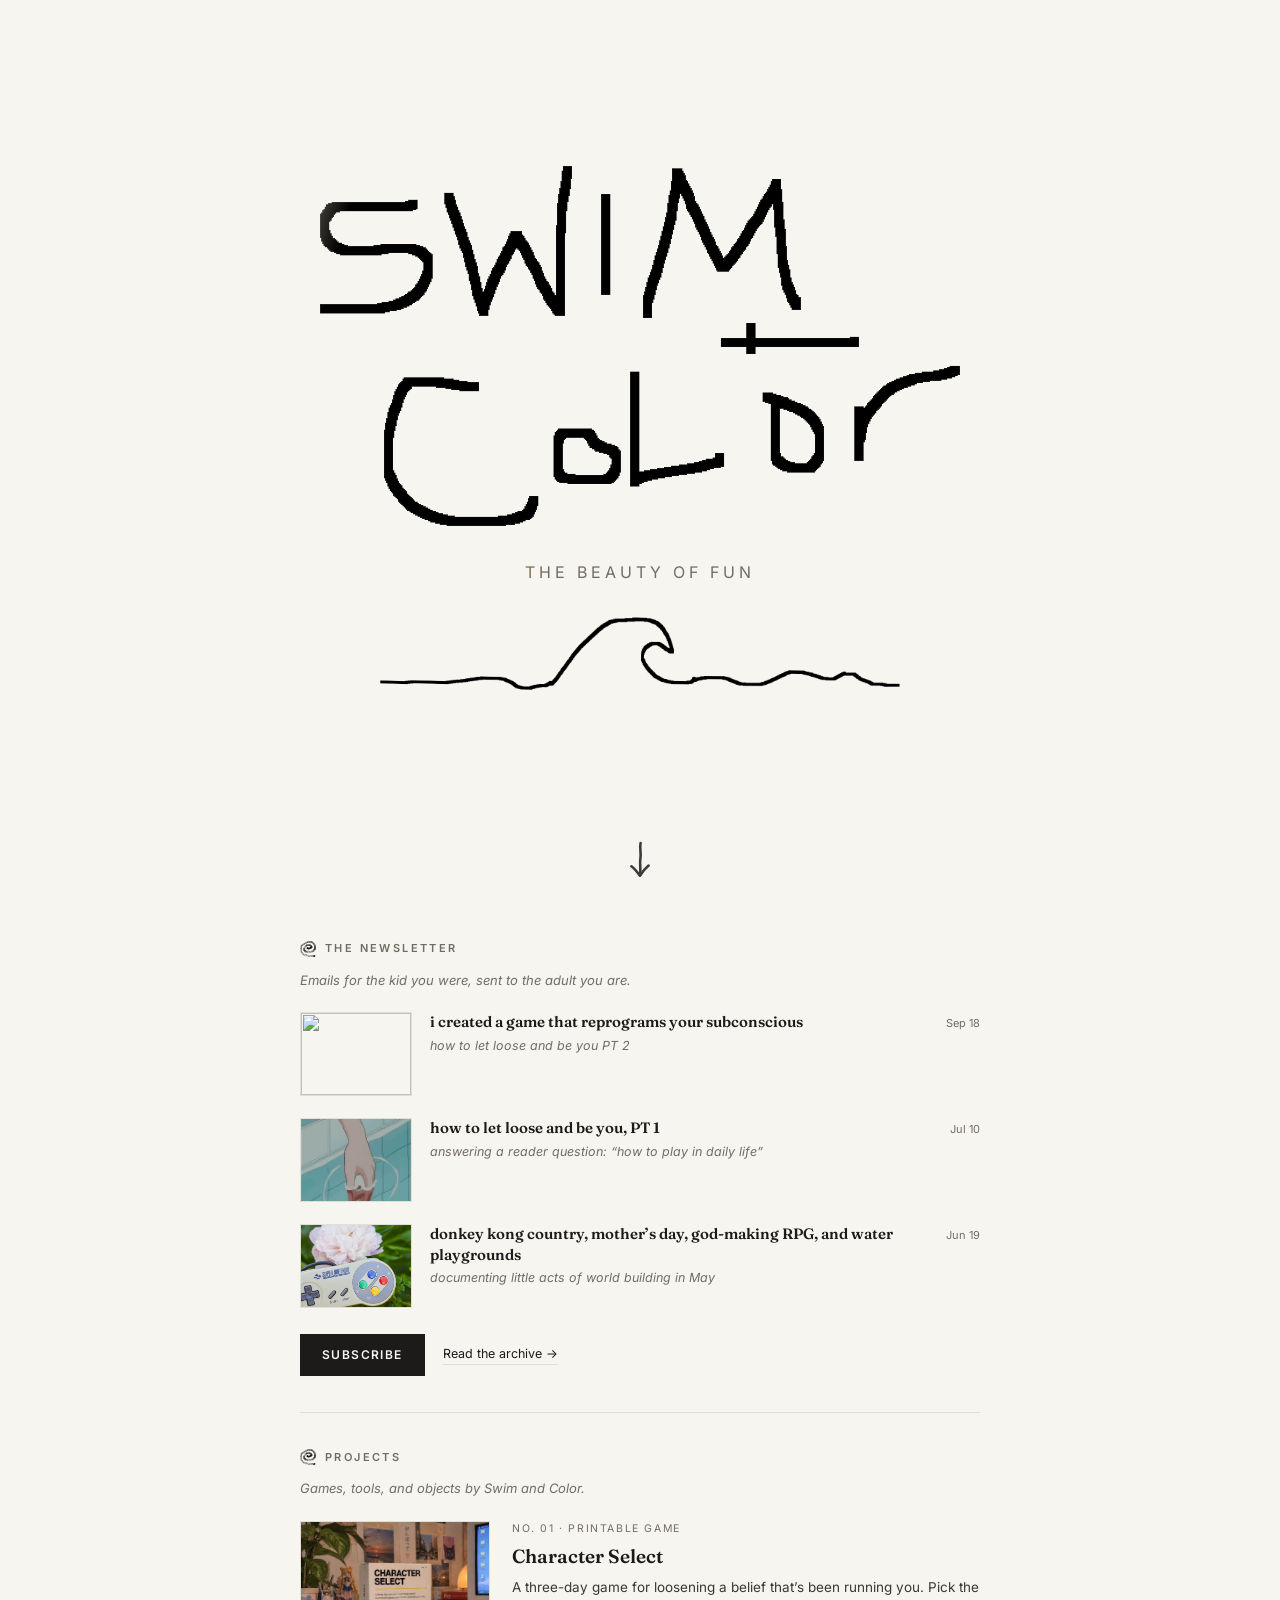
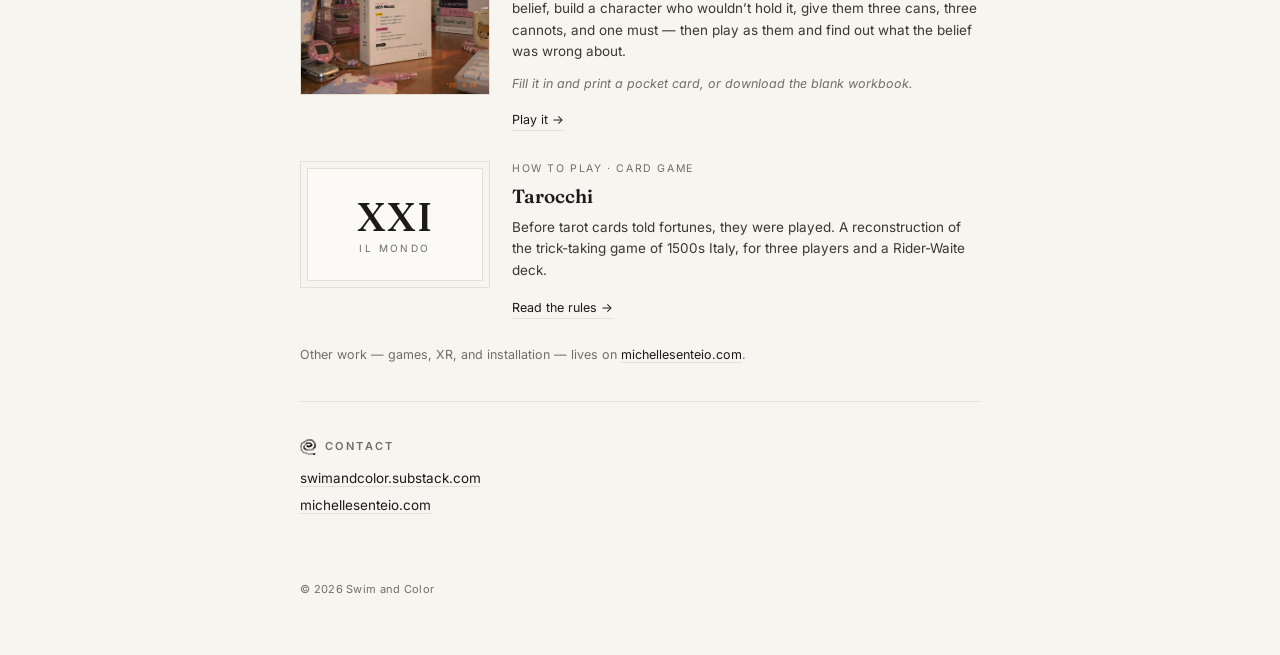
==== commit 24297f5a: "Add How to Play Tarocchi page and link it from Projects Co-Authored-By: Claude Opus 5.5 <noreply@ant" ====
--- a/index.html
+++ b/index.html
@@ -26,7 +26,7 @@
 <link rel="preconnect" href="https://fonts.googleapis.com">
 <link rel="preconnect" href="https://fonts.gstatic.com" crossorigin>
 <link href="https://fonts.googleapis.com/css2?family=Fraunces:opsz,wght@9..144,400;9..144,500;9..144,600&family=Inter:wght@400;500;600&display=swap" rel="stylesheet">
-<link rel="stylesheet" href="styles.css?v=48b30e4d">
+<link rel="stylesheet" href="styles.css?v=a2ae2e22">
 <script src="analytics.js?v=550cc758" async></script>
 
 <script type="application/ld+json">
@@ -74,6 +74,20 @@
 
         <ul class="post-list">
           <li>
+            <a class="post" href="https://swimandcolor.substack.com/p/i-created-a-game-that-reprograms" target="_blank" rel="noopener">
+              <span class="post-thumb">
+                <img src="images/newsletter-reprograms.jpg" alt="" loading="lazy">
+              </span>
+              <span class="post-body">
+                <span class="post-head">
+                  <span class="post-title">i created a game that reprograms your subconscious</span>
+                  <span class="post-date">Sep 18</span>
+                </span>
+                <span class="post-sub">how to let loose and be you PT 2</span>
+              </span>
+            </a>
+          </li>
+          <li>
             <a class="post" href="https://swimandcolor.substack.com/p/how-to-let-loose-and-be-you-pt-1" target="_blank" rel="noopener">
               <span class="post-thumb">
                 <img src="images/newsletter-let-loose.jpg" alt="" loading="lazy">
@@ -98,20 +112,6 @@
                   <span class="post-date">Jun 19</span>
                 </span>
                 <span class="post-sub">documenting little acts of world building in May</span>
-              </span>
-            </a>
-          </li>
-          <li>
-            <a class="post" href="https://swimandcolor.substack.com/p/make-a-power-up-list-for-sad-days" target="_blank" rel="noopener">
-              <span class="post-thumb">
-                <img src="images/newsletter-power-up.jpg" alt="" loading="lazy">
-              </span>
-              <span class="post-body">
-                <span class="post-head">
-                  <span class="post-title">make a &ldquo;power up&rdquo; list for sad days</span>
-                  <span class="post-date">Jun 9</span>
-                </span>
-                <span class="post-sub">inventory of healing</span>
               </span>
             </a>
           </li>
@@ -141,6 +141,19 @@
           </span>
         </a>
 
+        <a class="project" href="tarocchi/">
+          <span class="project-cover project-cover-type" aria-hidden="true">
+            <span class="tc-num">XXI</span>
+            <span class="tc-name">Il Mondo</span>
+          </span>
+          <span class="project-body">
+            <span class="project-kicker">How to play &middot; Card game</span>
+            <span class="project-title">Tarocchi</span>
+            <span class="project-desc">Before tarot cards told fortunes, they were played. A reconstruction of the trick-taking game of 1500s Italy, for three players and a Rider-Waite deck.</span>
+            <span class="project-link">Read the rules <span class="arrow">&rarr;</span></span>
+          </span>
+        </a>
+
         <p class="project-aside">Other work &mdash; games, XR, and installation &mdash; lives on <a href="https://www.michellesenteio.com/games.html" target="_blank" rel="noopener">michellesenteio.com</a>.</p>
       </section>
 
--- a/styles.css
+++ b/styles.css
@@ -365,6 +365,38 @@
 
 .project:hover .project-cover img{transform:scale(1.03)}
 
+.project + .project{margin-top:30px}
+
+/* a set-in-type tarot card for pages without a cover photo */
+.project-cover-type{
+  aspect-ratio:3/2;
+  display:flex;
+  flex-direction:column;
+  align-items:center;
+  justify-content:center;
+  gap:6px;
+  line-height:1;
+  background:#FBFAF6;
+  box-shadow:inset 0 0 0 6px var(--paper), inset 0 0 0 7px var(--line);
+  transition:box-shadow .3s ease;
+}
+
+.project:hover .project-cover-type{box-shadow:inset 0 0 0 6px var(--paper), inset 0 0 0 7px var(--ink)}
+
+.tc-num{
+  font-family:var(--serif);
+  font-weight:500;
+  font-size:40px;
+  letter-spacing:1px;
+}
+
+.tc-name{
+  font-size:10px;
+  letter-spacing:2.4px;
+  text-transform:uppercase;
+  color:var(--muted);
+}
+
 .project-body{
   flex:1;
   min-width:0;
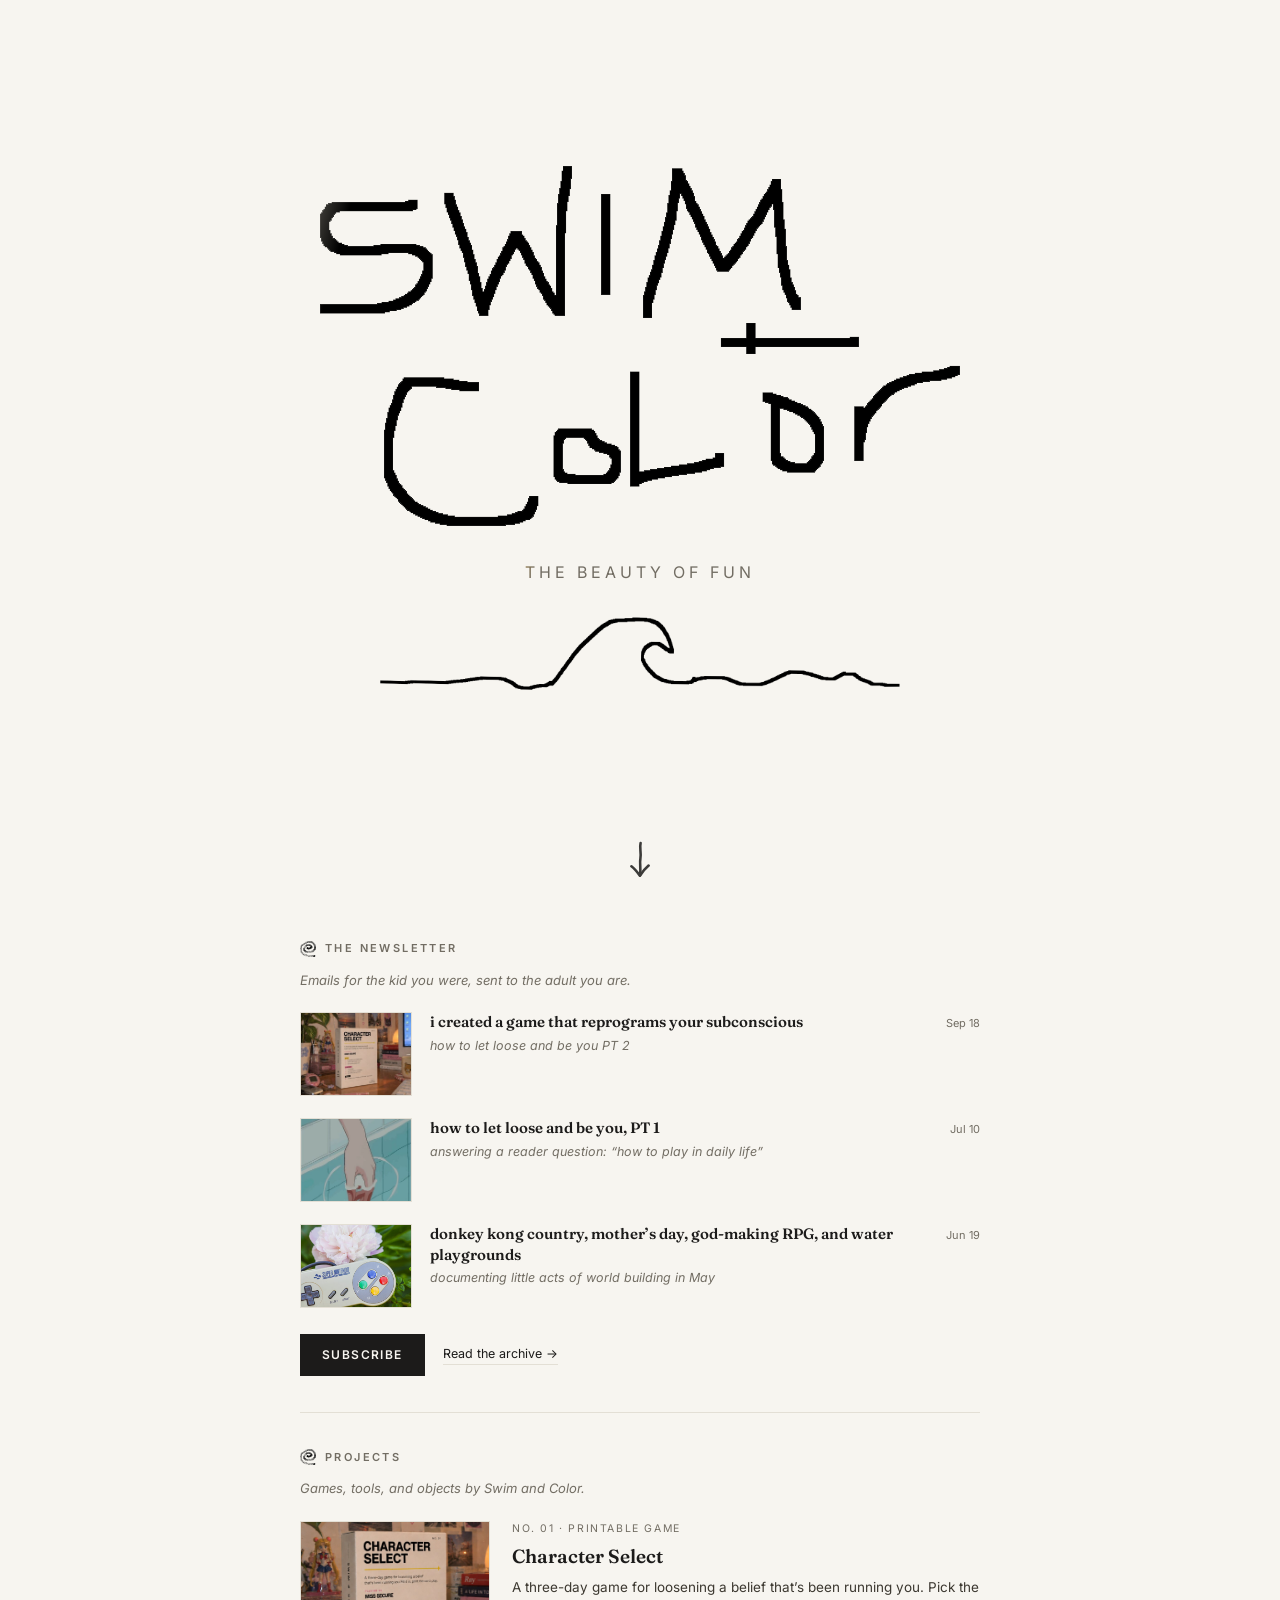
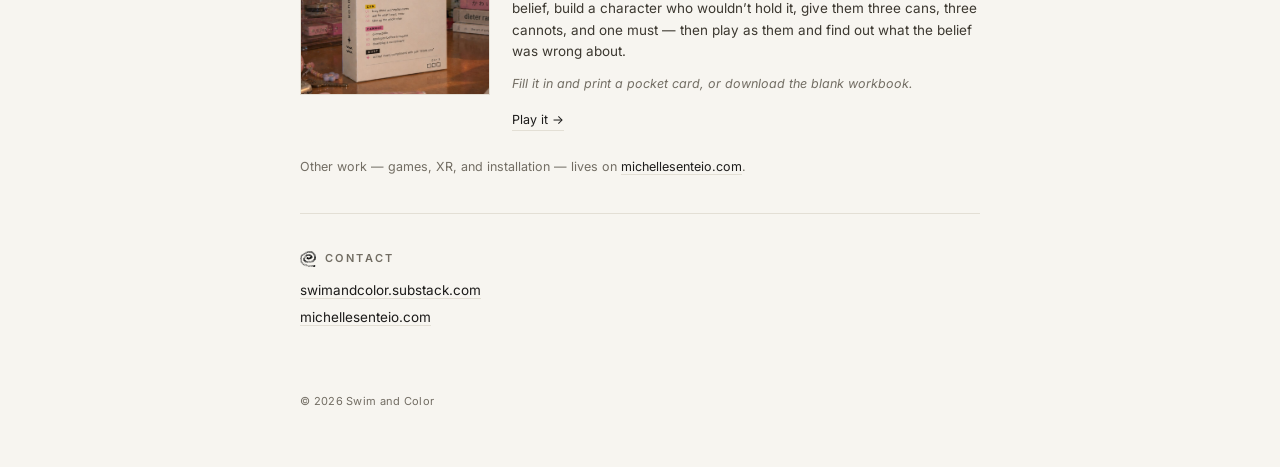
==== commit 313366ec: "Add the Sep 18 newsletter post and a lighter Character Select cover Co-Authored-By: Claude Opus 5.5 " ====
--- a/index.html
+++ b/index.html
@@ -26,7 +26,7 @@
 <link rel="preconnect" href="https://fonts.googleapis.com">
 <link rel="preconnect" href="https://fonts.gstatic.com" crossorigin>
 <link href="https://fonts.googleapis.com/css2?family=Fraunces:opsz,wght@9..144,400;9..144,500;9..144,600&family=Inter:wght@400;500;600&display=swap" rel="stylesheet">
-<link rel="stylesheet" href="styles.css?v=a2ae2e22">
+<link rel="stylesheet" href="styles.css?v=48b30e4d">
 <script src="analytics.js?v=550cc758" async></script>
 
 <script type="application/ld+json">
@@ -141,19 +141,6 @@
           </span>
         </a>
 
-        <a class="project" href="tarocchi/">
-          <span class="project-cover project-cover-type" aria-hidden="true">
-            <span class="tc-num">XXI</span>
-            <span class="tc-name">Il Mondo</span>
-          </span>
-          <span class="project-body">
-            <span class="project-kicker">How to play &middot; Card game</span>
-            <span class="project-title">Tarocchi</span>
-            <span class="project-desc">Before tarot cards told fortunes, they were played. A reconstruction of the trick-taking game of 1500s Italy, for three players and a Rider-Waite deck.</span>
-            <span class="project-link">Read the rules <span class="arrow">&rarr;</span></span>
-          </span>
-        </a>
-
         <p class="project-aside">Other work &mdash; games, XR, and installation &mdash; lives on <a href="https://www.michellesenteio.com/games.html" target="_blank" rel="noopener">michellesenteio.com</a>.</p>
       </section>
 
